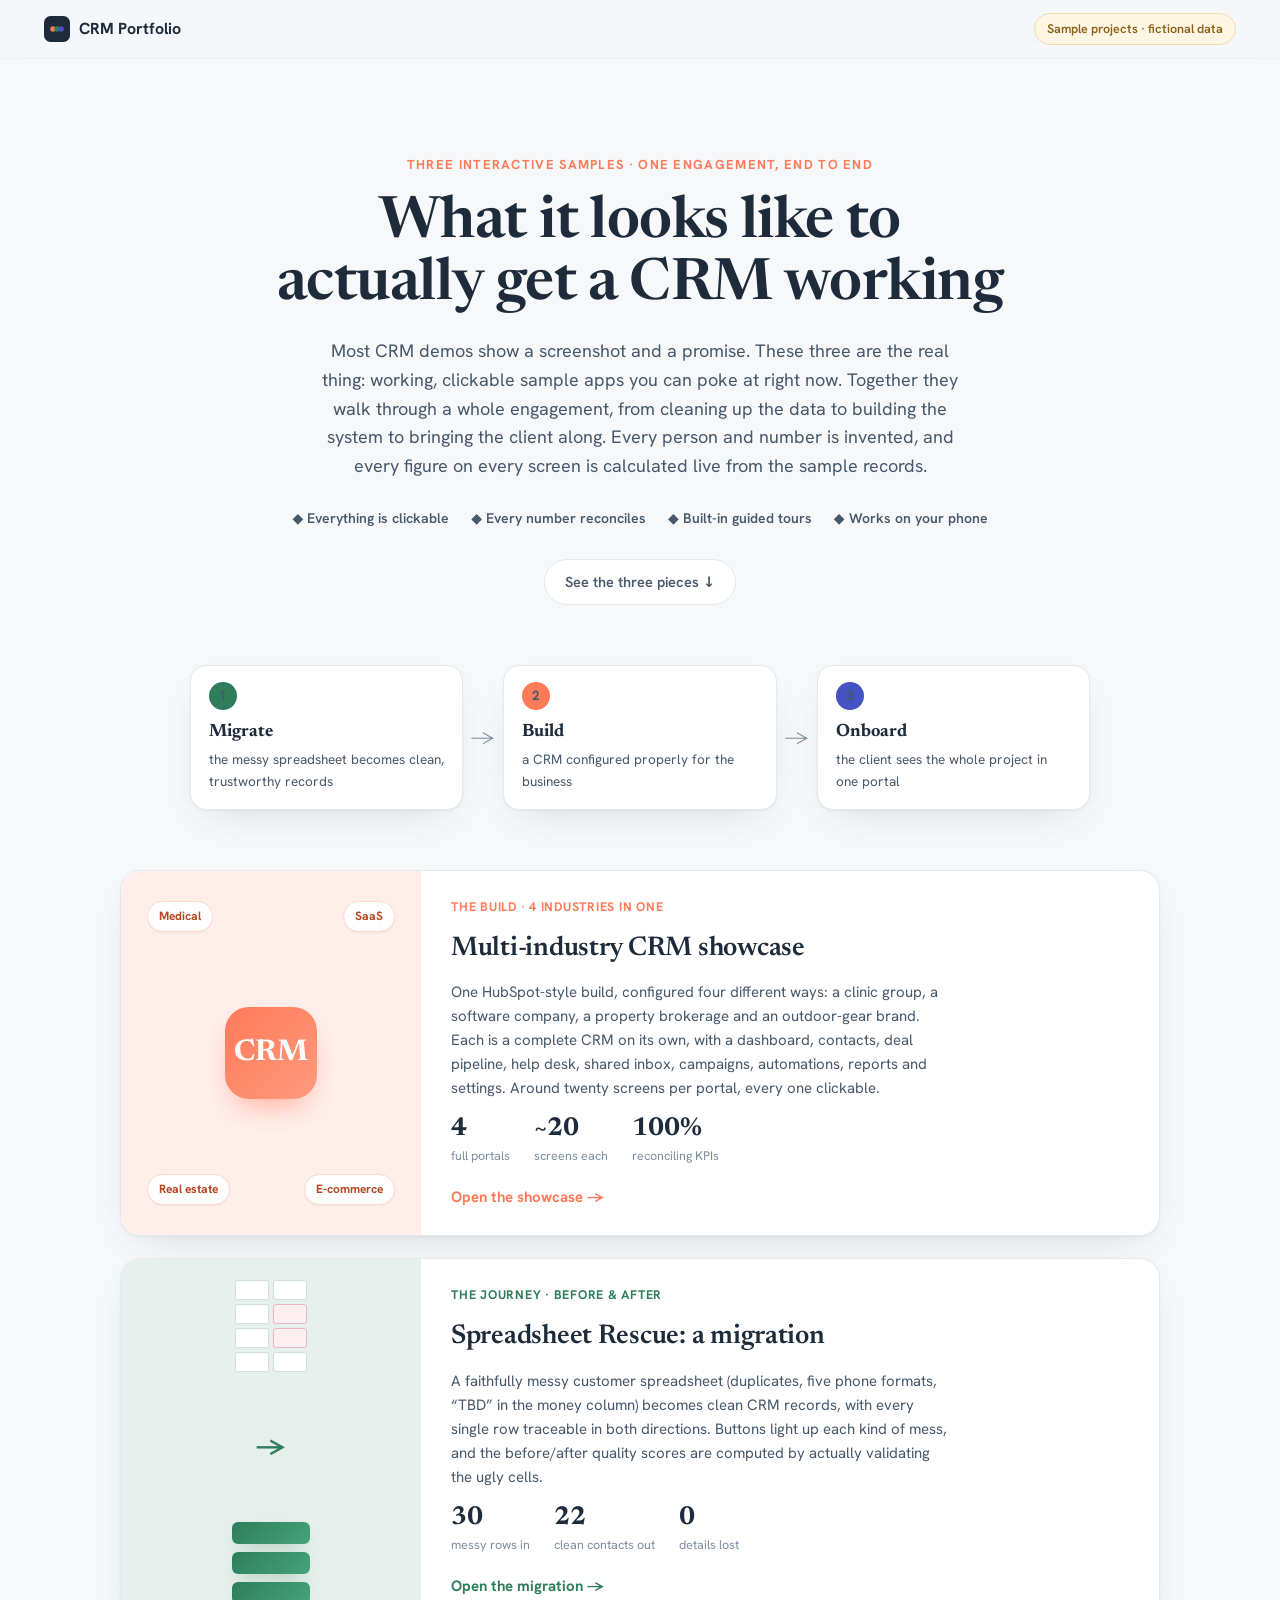
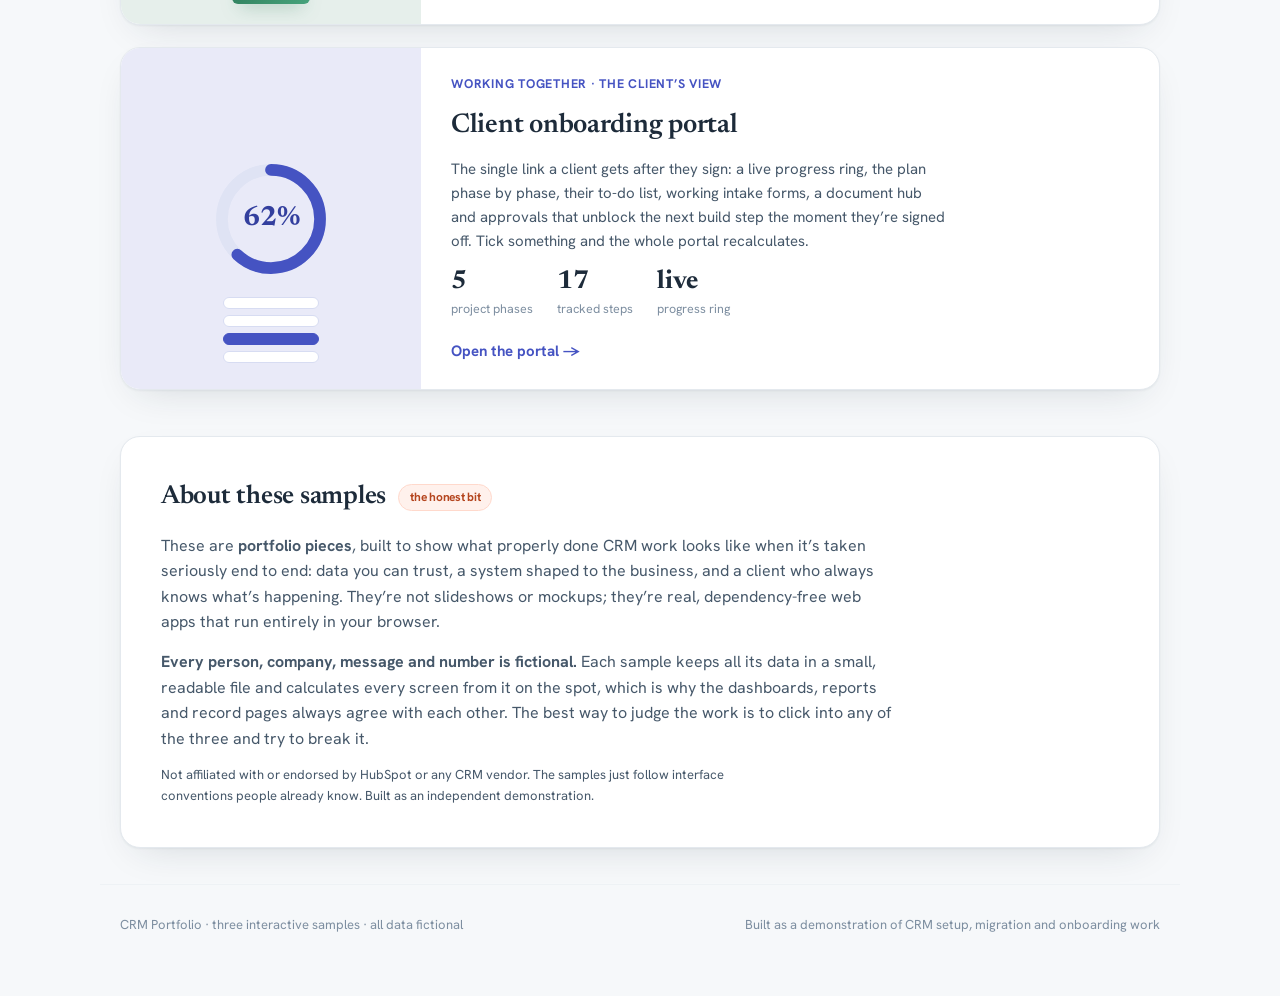
==== index.html @ 65f7ebf1 "Add CRM portfolio: three interactive sample apps behind one hub A dependency-free static site tellin" ====
<!DOCTYPE html>
<html lang="en">
<head>
<meta charset="UTF-8">
<meta name="viewport" content="width=device-width, initial-scale=1, viewport-fit=cover">
<meta name="theme-color" content="#1d2b3a">
<meta name="description" content="Three interactive CRM sample projects that tell one story: a fully-configured four-industry CRM, a spreadsheet-to-CRM migration, and a client onboarding portal. Everything clickable, every number live, all data fictional.">
<title>CRM Portfolio — three interactive samples, one engagement story</title>
<link rel="icon" href="data:image/svg+xml,%3Csvg xmlns='http://www.w3.org/2000/svg' viewBox='0 0 32 32'%3E%3Crect width='32' height='32' rx='8' fill='%231d2b3a'/%3E%3Ccircle cx='11' cy='16' r='3.4' fill='%23ff7a59'/%3E%3Ccircle cx='16' cy='16' r='3.4' fill='%232e7d5b'/%3E%3Ccircle cx='21' cy='16' r='3.4' fill='%234553c2'/%3E%3C/svg%3E">
<link rel="preconnect" href="https://fonts.googleapis.com">
<link rel="preconnect" href="https://fonts.gstatic.com" crossorigin>
<link href="https://fonts.googleapis.com/css2?family=Newsreader:opsz,wght@6..72,500;6..72,600;6..72,700&family=Hanken+Grotesk:wght@400;500;600;700&display=swap" rel="stylesheet">
<link rel="stylesheet" href="assets/hub.css">
</head>
<body>

<nav class="topbar">
  <span class="logo">
    <svg viewBox="0 0 32 32" width="26" height="26" aria-hidden="true"><rect width="32" height="32" rx="8" fill="#1d2b3a"/><circle cx="11" cy="16" r="3.4" fill="#ff7a59"/><circle cx="16" cy="16" r="3.4" fill="#2e7d5b"/><circle cx="21" cy="16" r="3.4" fill="#4553c2"/></svg>
    CRM Portfolio
  </span>
  <span class="badge">Sample projects · fictional data</span>
</nav>

<header class="hero">
  <p class="kicker">Three interactive samples · one engagement, end to end</p>
  <h1>What it looks like to<br>actually get a CRM working</h1>
  <p class="lede">Most CRM demos show a screenshot and a promise. These three are the real thing:
    working, clickable sample apps you can poke at right now. Together they walk through a whole
    engagement, from cleaning up the data to building the system to bringing the client along. Every
    person and number is invented, and every figure on every screen is calculated live from the
    sample records.</p>
  <div class="hero-hints">
    <span>◆ Everything is clickable</span>
    <span>◆ Every number reconciles</span>
    <span>◆ Built-in guided tours</span>
    <span>◆ Works on your phone</span>
  </div>
  <a class="hero-scroll" href="#pieces">See the three pieces ↓</a>
</header>

<section class="flow" aria-label="How the three pieces fit together">
  <div class="flow-step"><span class="fnum" style="--c:#2e7d5b">1</span><b>Migrate</b><span>the messy spreadsheet becomes clean, trustworthy records</span></div>
  <span class="flow-arrow">→</span>
  <div class="flow-step"><span class="fnum" style="--c:#ff7a59">2</span><b>Build</b><span>a CRM configured properly for the business</span></div>
  <span class="flow-arrow">→</span>
  <div class="flow-step"><span class="fnum" style="--c:#4553c2">3</span><b>Onboard</b><span>the client sees the whole project in one portal</span></div>
</section>

<main id="pieces" class="pieces">

  <a class="piece" href="hubspot-verticals/index.html" style="--accent:#ff7a59">
    <div class="p-art art-verticals" aria-hidden="true">
      <span class="chip chip-tl">Medical</span><span class="chip chip-tr">SaaS</span>
      <span class="chip chip-bl">Real estate</span><span class="chip chip-br">E-commerce</span>
      <span class="art-core">CRM</span>
    </div>
    <div class="p-body">
      <span class="p-tag">The build · 4 industries in one</span>
      <h2>Multi-industry CRM showcase</h2>
      <p>One HubSpot-style build, configured four different ways: a clinic group, a software
        company, a property brokerage and an outdoor-gear brand. Each is a complete CRM on its
        own, with a dashboard, contacts, deal pipeline, help desk, shared inbox, campaigns,
        automations, reports and settings. Around twenty screens per portal, every one clickable.</p>
      <div class="p-stats">
        <div><b>4</b><span>full portals</span></div>
        <div><b>~20</b><span>screens each</span></div>
        <div><b>100%</b><span>reconciling KPIs</span></div>
      </div>
      <span class="p-cta">Open the showcase →</span>
    </div>
  </a>

  <a class="piece" href="crm-migration/index.html" style="--accent:#2e7d5b">
    <div class="p-art art-migration" aria-hidden="true">
      <span class="mig-sheet">
        <i></i><i></i><i></i><i class="bad"></i><i></i><i class="bad"></i><i></i><i></i>
      </span>
      <span class="mig-arrow">→</span>
      <span class="mig-cards"><b></b><b></b><b></b></span>
    </div>
    <div class="p-body">
      <span class="p-tag">The journey · before & after</span>
      <h2>Spreadsheet Rescue: a migration</h2>
      <p>A faithfully messy customer spreadsheet (duplicates, five phone formats, “TBD” in the
        money column) becomes clean CRM records, with every single row traceable in both
        directions. Buttons light up each kind of mess, and the before/after quality scores are
        computed by actually validating the ugly cells.</p>
      <div class="p-stats">
        <div><b>30</b><span>messy rows in</span></div>
        <div><b>22</b><span>clean contacts out</span></div>
        <div><b>0</b><span>details lost</span></div>
      </div>
      <span class="p-cta">Open the migration →</span>
    </div>
  </a>

  <a class="piece" href="client-onboarding/index.html" style="--accent:#4553c2">
    <div class="p-art art-onboard" aria-hidden="true">
      <svg viewBox="0 0 120 120" class="ob-ring"><circle cx="60" cy="60" r="46" class="ob-bg"/><circle cx="60" cy="60" r="46" class="ob-fg"/><text x="60" y="66" text-anchor="middle" class="ob-pct">62%</text></svg>
      <span class="ob-rows"><i></i><i></i><i class="on"></i><i></i></span>
    </div>
    <div class="p-body">
      <span class="p-tag">Working together · the client’s view</span>
      <h2>Client onboarding portal</h2>
      <p>The single link a client gets after they sign: a live progress ring, the plan phase by
        phase, their to-do list, working intake forms, a document hub and approvals that unblock
        the next build step the moment they’re signed off. Tick something and the whole portal
        recalculates.</p>
      <div class="p-stats">
        <div><b>5</b><span>project phases</span></div>
        <div><b>17</b><span>tracked steps</span></div>
        <div><b>live</b><span>progress ring</span></div>
      </div>
      <span class="p-cta">Open the portal →</span>
    </div>
  </a>

</main>

<section class="about">
  <div class="about-card">
    <h2>About these samples <span class="pill">the honest bit</span></h2>
    <p>These are <b>portfolio pieces</b>, built to show what properly done CRM work looks like when
      it’s taken seriously end to end: data you can trust, a system shaped to the business, and a
      client who always knows what’s happening. They’re not slideshows or mockups; they’re real,
      dependency-free web apps that run entirely in your browser.</p>
    <p><b>Every person, company, message and number is fictional.</b> Each sample keeps all its data
      in a small, readable file and calculates every screen from it on the spot, which is why the
      dashboards, reports and record pages always agree with each other. The best way to judge the
      work is to click into any of the three and try to break it.</p>
    <p class="fine">Not affiliated with or endorsed by HubSpot or any CRM vendor. The samples just
      follow interface conventions people already know. Built as an independent demonstration.</p>
  </div>
</section>

<footer class="foot">
  <span>CRM Portfolio · three interactive samples · all data fictional</span>
  <span>Built as a demonstration of CRM setup, migration and onboarding work</span>
</footer>

</body>
</html>
---- assets/hub.css ----
/* CRM Portfolio hub — the one page that ties the three samples together.
   Light, editorial, self-contained. Each piece keeps its own accent color. */

:root {
  --ink: #1d2b3a;
  --ink-2: #46586a;
  --muted: #7d8ea0;
  --bg: #f6f8fa;
  --card: #ffffff;
  --border: #e4e9ee;
  --line: #eef2f5;
  --font: 'Hanken Grotesk', 'Segoe UI', system-ui, -apple-system, sans-serif;
  --font-head: 'Newsreader', Georgia, serif;
  --r: 16px;
  --shadow: 0 1px 2px rgba(29, 43, 58, .05), 0 14px 40px -18px rgba(29, 43, 58, .18);
}

* { box-sizing: border-box; margin: 0; padding: 0; }
html { scroll-behavior: smooth; scroll-padding-top: 70px; }
body { font: 400 16px/1.6 var(--font); color: var(--ink); background: var(--bg); -webkit-font-smoothing: antialiased; }
svg { display: block; }
a { color: inherit; text-decoration: none; }
h1, h2, h3 { font-family: var(--font-head); font-weight: 600; letter-spacing: -0.01em; }

/* ---- top bar ------------------------------------------------------------ */
.topbar {
  position: sticky; top: 0; z-index: 30;
  display: flex; align-items: center; gap: 16px;
  padding: 13px clamp(16px, 4vw, 44px);
  background: rgba(246, 248, 250, .9); backdrop-filter: blur(9px);
  border-bottom: 1px solid var(--line);
}
.logo { display: flex; align-items: center; gap: 9px; font-weight: 700; font-size: 16px; }
.badge {
  margin-left: auto; padding: 5px 12px; border-radius: 999px; white-space: nowrap;
  background: #fff6e4; color: #8a6116; border: 1px solid #f0dcae; font-size: 12.5px; font-weight: 600;
}

/* ---- hero ---------------------------------------------------------------- */
.hero { max-width: 940px; margin: 0 auto; padding: clamp(48px, 8vw, 96px) 20px 20px; text-align: center; }
.kicker { font-size: 13px; font-weight: 700; letter-spacing: .1em; text-transform: uppercase; color: #ff7a59; }
.hero h1 { font-size: clamp(32px, 6vw, 58px); line-height: 1.08; margin: 16px 0 20px; font-weight: 600; }
.hero .lede { max-width: 65ch; margin: 0 auto; color: var(--ink-2); font-size: clamp(16px, 2vw, 18px); }
.hero-hints {
  display: flex; flex-wrap: wrap; justify-content: center; gap: 10px 22px;
  margin-top: 26px; font-size: 14px; font-weight: 600; color: var(--ink-2);
}
.hero-hints span { display: inline-flex; align-items: center; gap: 7px; }
.hero-scroll {
  display: inline-block; margin-top: 30px; padding: 10px 20px;
  border: 1.5px solid var(--border); border-radius: 999px; font-weight: 600; font-size: 14.5px;
  color: var(--ink-2); background: var(--card); transition: border-color .15s, color .15s;
}
.hero-scroll:hover { border-color: var(--ink); color: var(--ink); }

/* ---- flow strip ---------------------------------------------------------- */
.flow {
  max-width: 940px; margin: 40px auto 0; padding: 0 20px;
  display: flex; align-items: stretch; justify-content: center; gap: 8px; flex-wrap: wrap;
}
.flow-step {
  flex: 1 1 200px; background: var(--card); border: 1px solid var(--border); border-radius: var(--r);
  box-shadow: var(--shadow); padding: 16px 18px; display: grid; gap: 3px; align-content: start;
}
.fnum {
  width: 28px; height: 28px; border-radius: 50%; display: grid; place-items: center;
  background: var(--c); color: #fff; font-weight: 700; font-size: 14px; margin-bottom: 5px;
}
.flow-step b { font-family: var(--font-head); font-size: 18px; }
.flow-step span { font-size: 13.5px; color: var(--ink-2); }
.flow-arrow { align-self: center; color: var(--muted); font-size: 22px; font-weight: 300; }

/* ---- pieces -------------------------------------------------------------- */
.pieces { max-width: 1080px; margin: 0 auto; padding: clamp(36px, 6vw, 60px) 20px 10px; display: grid; gap: 22px; }
.piece {
  display: grid; grid-template-columns: 300px 1fr;
  background: var(--card); border: 1px solid var(--border); border-radius: 20px;
  box-shadow: var(--shadow); overflow: hidden;
  transition: transform .16s, box-shadow .16s;
}
.piece:hover { transform: translateY(-3px); box-shadow: 0 2px 4px rgba(29,43,58,.06), 0 24px 54px -22px rgba(29,43,58,.28); }
.piece:focus-visible { outline: 3px solid var(--accent); outline-offset: 3px; }

.p-art { position: relative; overflow: hidden; min-height: 240px; background: color-mix(in srgb, var(--accent) 12%, #fff); display: grid; place-items: center; }
.p-body { padding: 26px 30px; display: grid; gap: 10px; align-content: center; }
.p-tag { font-size: 12.5px; font-weight: 700; letter-spacing: .06em; text-transform: uppercase; color: var(--accent); }
.p-body h2 { font-size: clamp(22px, 3vw, 27px); }
.p-body p { color: var(--ink-2); font-size: 15px; max-width: 62ch; }
.p-stats { display: flex; gap: 24px; margin-top: 6px; flex-wrap: wrap; }
.p-stats b { display: block; font-family: var(--font-head); font-size: 26px; color: var(--ink); line-height: 1; }
.p-stats span { font-size: 12.5px; color: var(--muted); }
.p-cta { margin-top: 8px; font-weight: 700; font-size: 15px; color: var(--accent); }
.piece:hover .p-cta { text-decoration: underline; }

/* cover art: verticals — four labelled quadrants around a CRM core */
.art-verticals .chip {
  position: absolute; font-size: 12px; font-weight: 700; color: #b5461f;
  background: #fff; border: 1px solid #ffd9cc; border-radius: 999px; padding: 5px 11px; box-shadow: var(--shadow);
}
.chip-tl { top: 30px; left: 26px; } .chip-tr { top: 30px; right: 26px; }
.chip-bl { bottom: 30px; left: 26px; } .chip-br { bottom: 30px; right: 26px; }
.art-core {
  font-family: var(--font-head); font-weight: 700; font-size: 30px; color: #fff;
  width: 92px; height: 92px; border-radius: 24px; display: grid; place-items: center;
  background: linear-gradient(135deg, #ff7a59, #ff9a7f); box-shadow: 0 14px 30px -10px rgba(255,122,89,.6);
}

/* cover art: migration — messy sheet → clean cards */
.art-migration { gap: 14px; }
.mig-sheet { display: grid; grid-template-columns: repeat(2, 34px); grid-auto-rows: 20px; gap: 4px; }
.mig-sheet i { background: #fff; border: 1px solid #cfe0d6; border-radius: 3px; }
.mig-sheet i.bad { background: #fdeef1; border-color: #eeb6c2; }
.mig-arrow { color: #2e7d5b; font-size: 26px; font-weight: 700; }
.mig-cards { display: grid; gap: 8px; }
.mig-cards b { display: block; width: 78px; height: 22px; border-radius: 6px; background: linear-gradient(135deg, #2e7d5b, #47a37c); box-shadow: 0 8px 18px -8px rgba(46,125,91,.6); }

/* cover art: onboarding — progress ring + task rows */
.ob-ring { width: 128px; height: 128px; }
.ob-bg { fill: none; stroke: #dfe3f4; stroke-width: 11; }
.ob-fg { fill: none; stroke: #4553c2; stroke-width: 11; stroke-linecap: round; stroke-dasharray: 179 289; transform: rotate(-90deg); transform-origin: center; }
.ob-pct { font-family: var(--font-head); font-weight: 700; font-size: 26px; fill: #333f9e; }
.ob-rows { position: absolute; bottom: 26px; display: grid; gap: 6px; }
.ob-rows i { width: 96px; height: 12px; border-radius: 999px; background: #fff; border: 1px solid #d7dcf2; }
.ob-rows i.on { background: #4553c2; border-color: #4553c2; }

/* ---- about ---------------------------------------------------------------- */
.about { max-width: 1080px; margin: 0 auto; padding: 36px 20px; }
.about-card { background: var(--card); border: 1px solid var(--border); border-radius: 20px; box-shadow: var(--shadow); padding: clamp(24px, 4vw, 40px); }
.about-card h2 { font-size: clamp(21px, 3vw, 26px); display: flex; align-items: center; gap: 12px; flex-wrap: wrap; }
.about-card p { margin-top: 14px; color: var(--ink-2); max-width: 82ch; }
.about-card .pill { font-family: var(--font); font-size: 12px; font-weight: 700; color: #b5461f; background: #fff1ec; border: 1px solid #ffd9cc; border-radius: 999px; padding: 3px 11px; }
.fine { font-size: 13px; color: var(--muted); }

/* ---- footer --------------------------------------------------------------- */
.foot {
  max-width: 1080px; margin: 0 auto; padding: 30px 20px 60px;
  display: flex; justify-content: space-between; gap: 12px; flex-wrap: wrap;
  border-top: 1px solid var(--line); font-size: 13px; color: var(--muted);
}

/* ---- phones --------------------------------------------------------------- */
@media (max-width: 800px) {
  .flow-arrow { transform: rotate(90deg); }
  .piece { grid-template-columns: 1fr; }
  .p-art { min-height: 190px; }
}
@media (max-width: 460px) {
  .badge { display: none; }
  .p-stats { gap: 16px; }
}
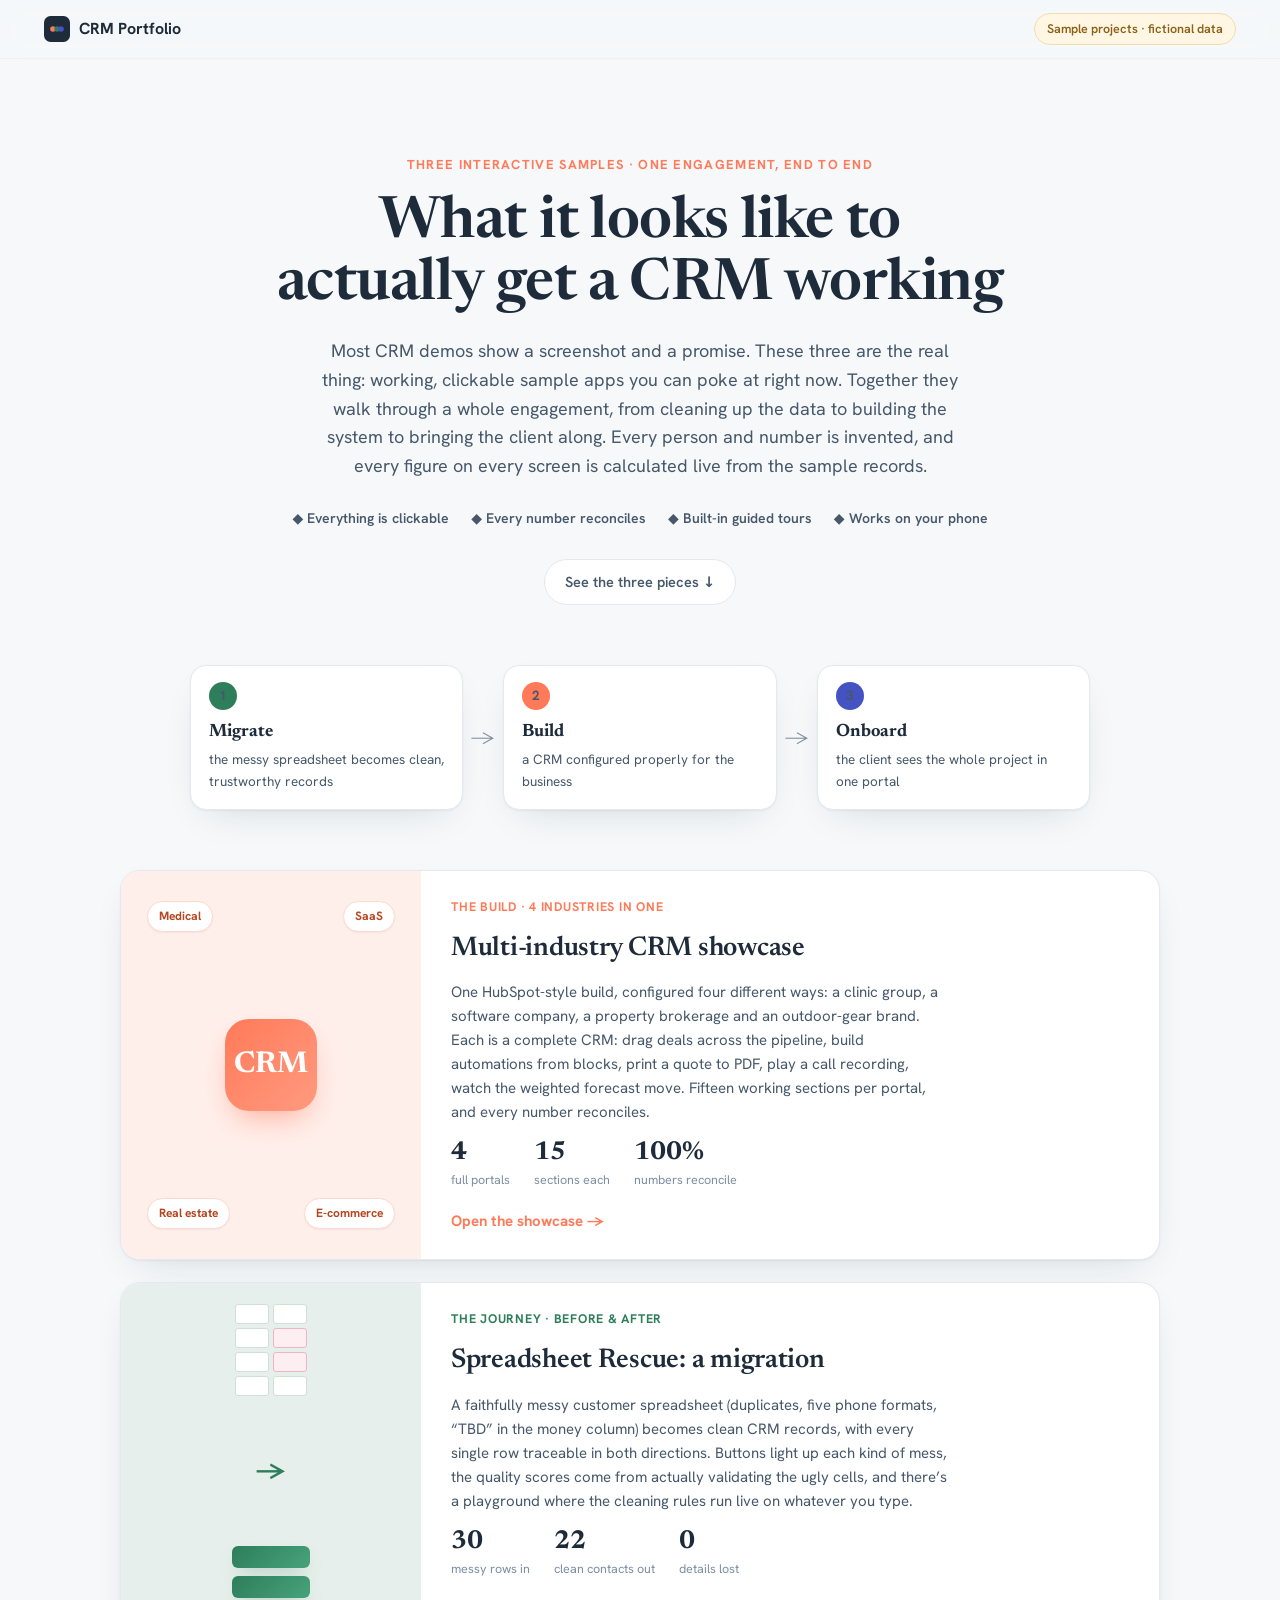
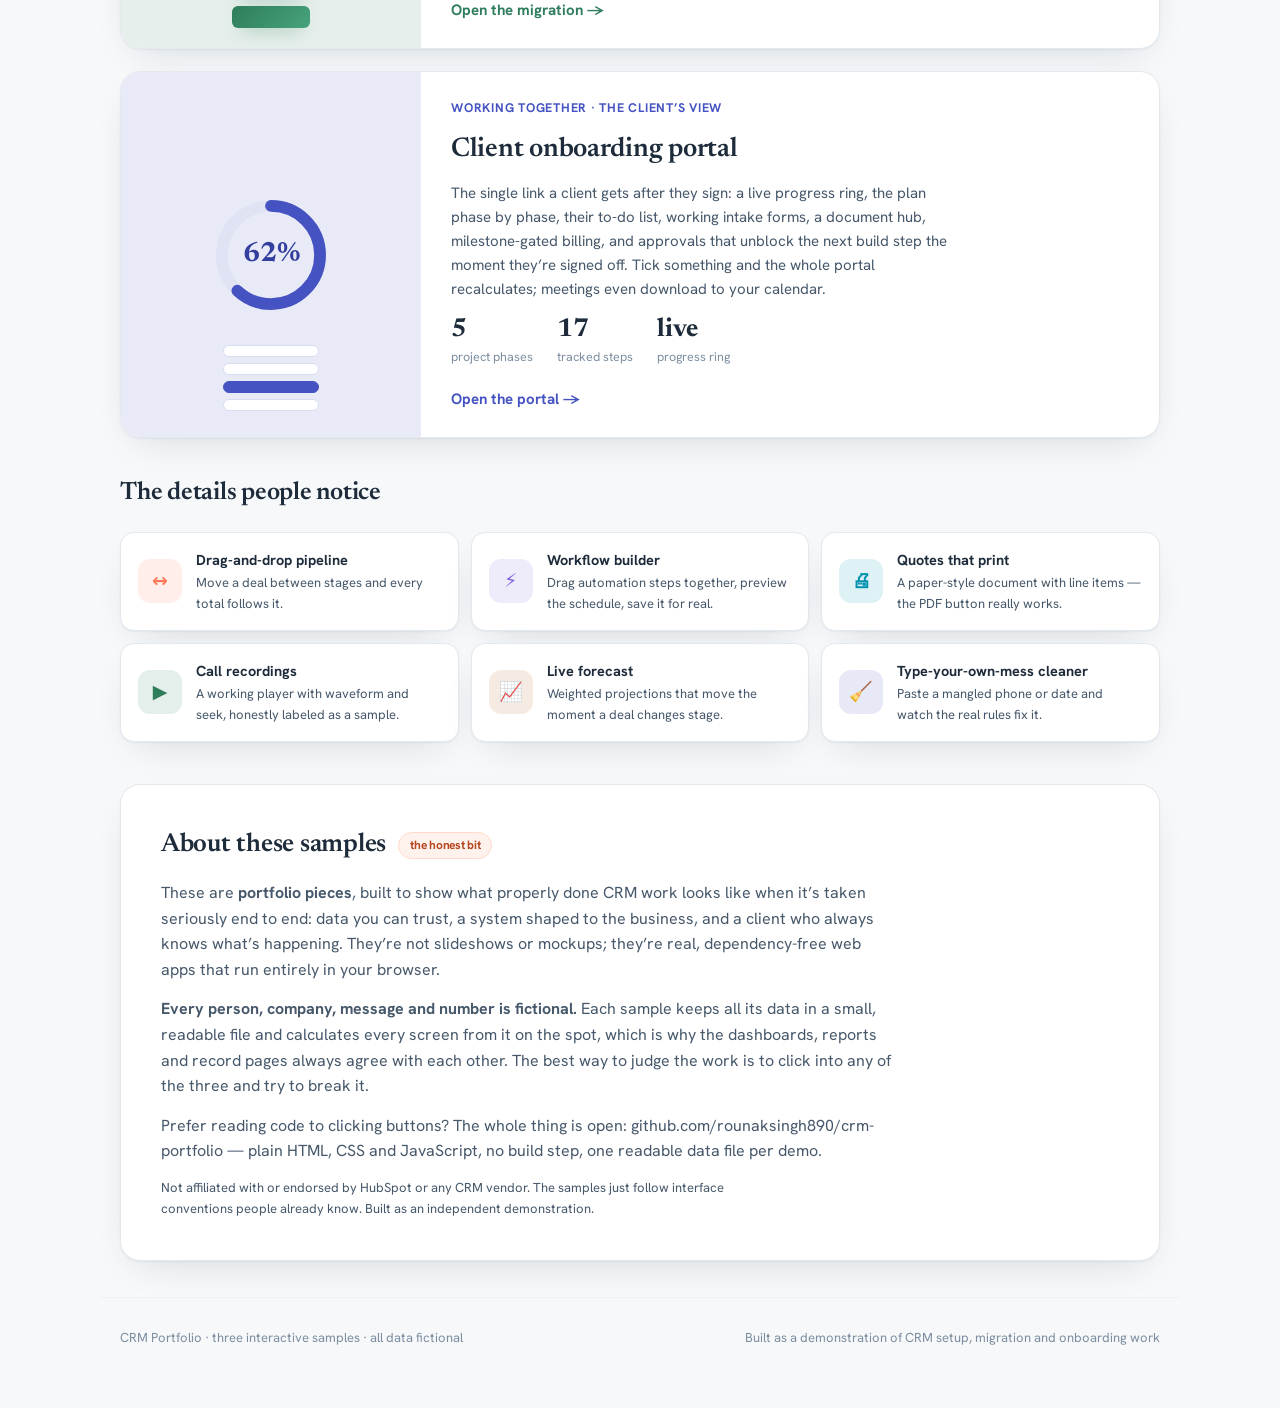
==== commit 5d0dde0a: "Social preview images + hub refresh - Four 1200x630 Open Graph images (hub + one per demo), designed" ====
--- a/index.html
+++ b/index.html
@@ -5,6 +5,18 @@
 <meta name="viewport" content="width=device-width, initial-scale=1, viewport-fit=cover">
 <meta name="theme-color" content="#1d2b3a">
 <meta name="description" content="Three interactive CRM sample projects that tell one story: a fully-configured four-industry CRM, a spreadsheet-to-CRM migration, and a client onboarding portal. Everything clickable, every number live, all data fictional.">
+<meta property="og:type" content="website">
+<meta property="og:site_name" content="CRM Portfolio">
+<meta property="og:url" content="https://rounaksingh890.github.io/crm-portfolio/">
+<meta property="og:title" content="Three working CRM samples. One engagement story.">
+<meta property="og:description" content="Not screenshots — real, clickable sample apps: a four-industry HubSpot-style CRM, a spreadsheet migration shown honestly, and a client onboarding portal. All data fictional.">
+<meta property="og:image" content="https://rounaksingh890.github.io/crm-portfolio/assets/og/hub.png">
+<meta property="og:image:width" content="1200">
+<meta property="og:image:height" content="630">
+<meta name="twitter:card" content="summary_large_image">
+<meta name="twitter:title" content="Three working CRM samples. One engagement story.">
+<meta name="twitter:description" content="Real, clickable sample apps: a four-industry CRM build, a migration shown honestly, and a client onboarding portal.">
+<meta name="twitter:image" content="https://rounaksingh890.github.io/crm-portfolio/assets/og/hub.png">
 <title>CRM Portfolio — three interactive samples, one engagement story</title>
 <link rel="icon" href="data:image/svg+xml,%3Csvg xmlns='http://www.w3.org/2000/svg' viewBox='0 0 32 32'%3E%3Crect width='32' height='32' rx='8' fill='%231d2b3a'/%3E%3Ccircle cx='11' cy='16' r='3.4' fill='%23ff7a59'/%3E%3Ccircle cx='16' cy='16' r='3.4' fill='%232e7d5b'/%3E%3Ccircle cx='21' cy='16' r='3.4' fill='%234553c2'/%3E%3C/svg%3E">
 <link rel="preconnect" href="https://fonts.googleapis.com">
@@ -59,13 +71,14 @@
       <span class="p-tag">The build · 4 industries in one</span>
       <h2>Multi-industry CRM showcase</h2>
       <p>One HubSpot-style build, configured four different ways: a clinic group, a software
-        company, a property brokerage and an outdoor-gear brand. Each is a complete CRM on its
-        own, with a dashboard, contacts, deal pipeline, help desk, shared inbox, campaigns,
-        automations, reports and settings. Around twenty screens per portal, every one clickable.</p>
+        company, a property brokerage and an outdoor-gear brand. Each is a complete CRM: drag
+        deals across the pipeline, build automations from blocks, print a quote to PDF, play a
+        call recording, watch the weighted forecast move. Fifteen working sections per portal,
+        and every number reconciles.</p>
       <div class="p-stats">
         <div><b>4</b><span>full portals</span></div>
-        <div><b>~20</b><span>screens each</span></div>
-        <div><b>100%</b><span>reconciling KPIs</span></div>
+        <div><b>15</b><span>sections each</span></div>
+        <div><b>100%</b><span>numbers reconcile</span></div>
       </div>
       <span class="p-cta">Open the showcase →</span>
     </div>
@@ -84,8 +97,9 @@
       <h2>Spreadsheet Rescue: a migration</h2>
       <p>A faithfully messy customer spreadsheet (duplicates, five phone formats, “TBD” in the
         money column) becomes clean CRM records, with every single row traceable in both
-        directions. Buttons light up each kind of mess, and the before/after quality scores are
-        computed by actually validating the ugly cells.</p>
+        directions. Buttons light up each kind of mess, the quality scores come from actually
+        validating the ugly cells, and there’s a playground where the cleaning rules run live
+        on whatever you type.</p>
       <div class="p-stats">
         <div><b>30</b><span>messy rows in</span></div>
         <div><b>22</b><span>clean contacts out</span></div>
@@ -104,9 +118,9 @@
       <span class="p-tag">Working together · the client’s view</span>
       <h2>Client onboarding portal</h2>
       <p>The single link a client gets after they sign: a live progress ring, the plan phase by
-        phase, their to-do list, working intake forms, a document hub and approvals that unblock
-        the next build step the moment they’re signed off. Tick something and the whole portal
-        recalculates.</p>
+        phase, their to-do list, working intake forms, a document hub, milestone-gated billing,
+        and approvals that unblock the next build step the moment they’re signed off. Tick
+        something and the whole portal recalculates; meetings even download to your calendar.</p>
       <div class="p-stats">
         <div><b>5</b><span>project phases</span></div>
         <div><b>17</b><span>tracked steps</span></div>
@@ -117,6 +131,18 @@
   </a>
 
 </main>
+
+<section class="hl-band" aria-label="Highlights">
+  <h2>The details people notice</h2>
+  <div class="hl-grid">
+    <div class="hl-item"><span class="hl-ic" style="--c:#ff7a59">↔</span><b>Drag-and-drop pipeline</b><span>Move a deal between stages and every total follows it.</span></div>
+    <div class="hl-item"><span class="hl-ic" style="--c:#8067dc">⚡</span><b>Workflow builder</b><span>Drag automation steps together, preview the schedule, save it for real.</span></div>
+    <div class="hl-item"><span class="hl-ic" style="--c:#0091ae">🖨</span><b>Quotes that print</b><span>A paper-style document with line items — the PDF button really works.</span></div>
+    <div class="hl-item"><span class="hl-ic" style="--c:#2e7d5b">▶</span><b>Call recordings</b><span>A working player with waveform and seek, honestly labeled as a sample.</span></div>
+    <div class="hl-item"><span class="hl-ic" style="--c:#b3652a">📈</span><b>Live forecast</b><span>Weighted projections that move the moment a deal changes stage.</span></div>
+    <div class="hl-item"><span class="hl-ic" style="--c:#4553c2">🧹</span><b>Type-your-own-mess cleaner</b><span>Paste a mangled phone or date and watch the real rules fix it.</span></div>
+  </div>
+</section>
 
 <section class="about">
   <div class="about-card">
@@ -129,6 +155,9 @@
       in a small, readable file and calculates every screen from it on the spot, which is why the
       dashboards, reports and record pages always agree with each other. The best way to judge the
       work is to click into any of the three and try to break it.</p>
+    <p>Prefer reading code to clicking buttons? The whole thing is open:
+      <a href="https://github.com/rounaksingh890/crm-portfolio">github.com/rounaksingh890/crm-portfolio</a>
+      — plain HTML, CSS and JavaScript, no build step, one readable data file per demo.</p>
     <p class="fine">Not affiliated with or endorsed by HubSpot or any CRM vendor. The samples just
       follow interface conventions people already know. Built as an independent demonstration.</p>
   </div>
--- a/assets/hub.css
+++ b/assets/hub.css
@@ -123,6 +123,26 @@
 .ob-rows i { width: 96px; height: 12px; border-radius: 999px; background: #fff; border: 1px solid #d7dcf2; }
 .ob-rows i.on { background: #4553c2; border-color: #4553c2; }
 
+/* ---- highlights band -------------------------------------------------------- */
+.hl-band { max-width: 1080px; margin: 0 auto; padding: 26px 20px 6px; }
+.hl-band h2 { font-size: clamp(20px, 3vw, 25px); margin-bottom: 18px; }
+.hl-grid { display: grid; grid-template-columns: repeat(auto-fit, minmax(300px, 1fr)); gap: 12px; }
+.hl-item {
+  display: grid; grid-template-columns: 44px 1fr; grid-template-rows: auto auto;
+  column-gap: 14px; row-gap: 2px; align-items: center;
+  background: var(--card); border: 1px solid var(--border); border-radius: 14px;
+  box-shadow: var(--shadow); padding: 15px 17px;
+}
+.hl-ic {
+  grid-row: 1 / 3;
+  width: 44px; height: 44px; border-radius: 12px;
+  display: flex; align-items: center; justify-content: center;
+  background: color-mix(in srgb, var(--c) 13%, #fff);
+  color: var(--c); font-size: 19px; font-weight: 700;
+}
+.hl-item b { font-size: 14.5px; }
+.hl-item > span:last-child { font-size: 13px; color: var(--ink-2); }
+
 /* ---- about ---------------------------------------------------------------- */
 .about { max-width: 1080px; margin: 0 auto; padding: 36px 20px; }
 .about-card { background: var(--card); border: 1px solid var(--border); border-radius: 20px; box-shadow: var(--shadow); padding: clamp(24px, 4vw, 40px); }
